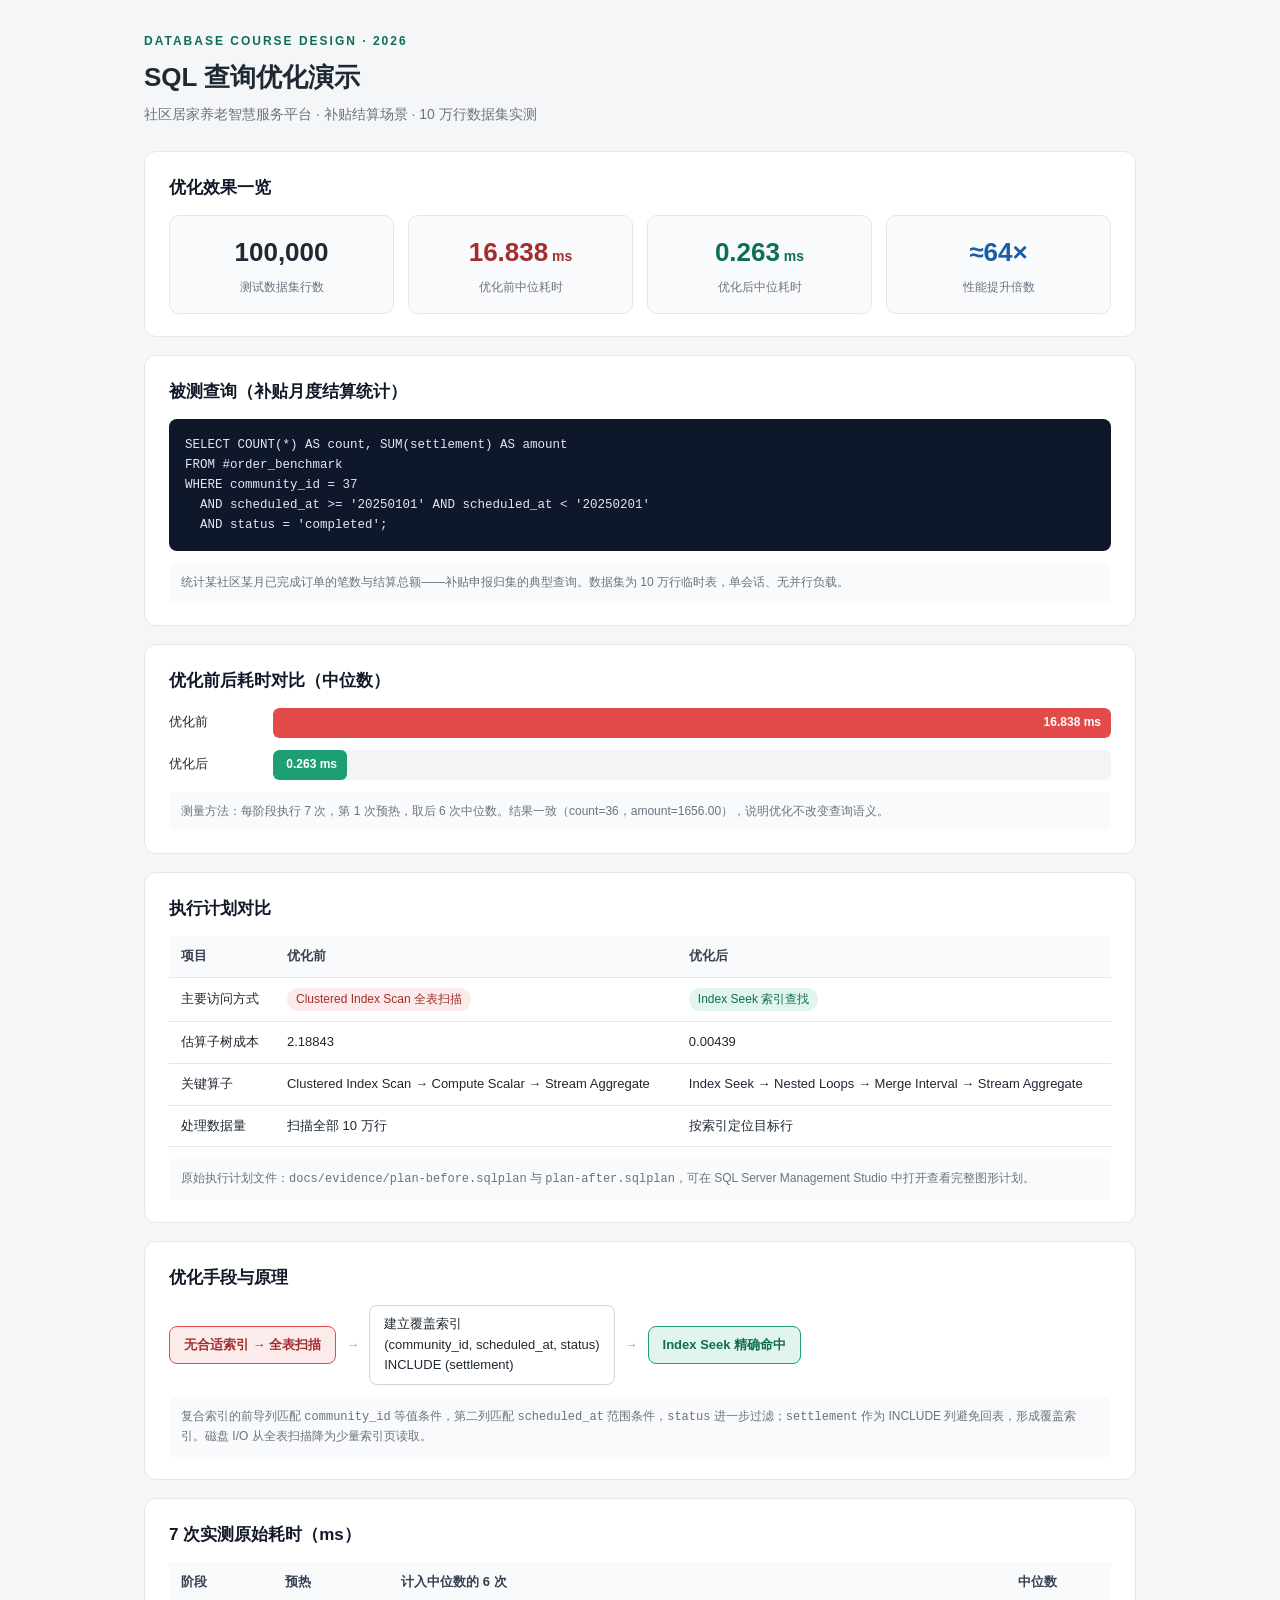
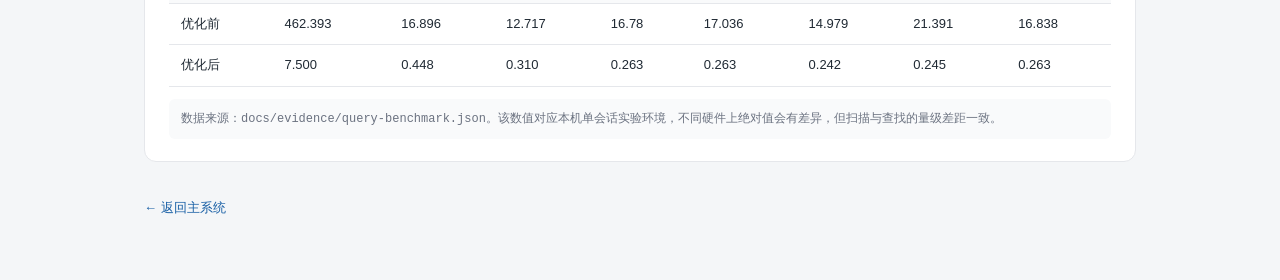
==== care/static/optimization.html @ 07caa6ec "feat: 合并数据库复核修复与界面改版（2026-11-17 最终版） - 并入 F01-F17：证书约束、索引、工时复核事务、完成订单审计、班次校验、补贴拨付与退回重算、冻结清单、阈值社区校验、质" ====
<!DOCTYPE html>
<html lang="zh-CN">
<head>
<meta charset="UTF-8">
<meta name="viewport" content="width=device-width, initial-scale=1.0">
<title>SQL 优化演示 · 社区居家养老智慧服务平台</title>
<style>
  * { box-sizing: border-box; margin: 0; padding: 0; }
  body { font-family: "Microsoft YaHei", "PingFang SC", sans-serif; background: #f4f6f8; color: #1f2933; line-height: 1.6; }
  .wrap { max-width: 1040px; margin: 0 auto; padding: 32px 24px 60px; }
  .eyebrow { font-size: 12px; letter-spacing: 2px; color: #0f6e56; font-weight: 600; }
  h1 { font-size: 26px; margin: 6px 0 4px; }
  .sub { color: #6b7280; font-size: 14px; margin-bottom: 26px; }
  .back { display: inline-block; margin-top: 18px; color: #185fa5; text-decoration: none; font-size: 13px; }
  .back:hover { text-decoration: underline; }
  .card { background: #fff; border: 1px solid #e5e7eb; border-radius: 12px; padding: 22px 24px; margin-bottom: 18px; }
  .card h2 { font-size: 17px; margin-bottom: 14px; color: #111827; }
  .kpis { display: grid; grid-template-columns: repeat(4, 1fr); gap: 14px; }
  .kpi { background: #f9fafb; border: 1px solid #e5e7eb; border-radius: 10px; padding: 16px; text-align: center; }
  .kpi .n { font-size: 26px; font-weight: 700; }
  .kpi .l { font-size: 12px; color: #6b7280; margin-top: 4px; }
  .kpi.red .n { color: #a32d2d; }
  .kpi.green .n { color: #0f6e56; }
  .kpi.blue .n { color: #185fa5; }
  code, pre { font-family: Consolas, "Courier New", monospace; }
  pre { background: #0f172a; color: #e2e8f0; padding: 16px; border-radius: 8px; font-size: 12.5px; overflow-x: auto; }
  .bars { margin-top: 6px; }
  .bar-row { display: flex; align-items: center; margin-bottom: 12px; gap: 12px; }
  .bar-label { width: 92px; font-size: 13px; flex-shrink: 0; }
  .bar-track { flex: 1; background: #f3f4f6; border-radius: 6px; height: 30px; position: relative; overflow: hidden; }
  .bar-fill { height: 100%; border-radius: 6px; display: flex; align-items: center; justify-content: flex-end; padding-right: 10px; color: #fff; font-size: 12px; font-weight: 600; transition: width .8s ease; }
  .bar-before { background: #e24b4a; }
  .bar-after { background: #1d9e75; }
  table { width: 100%; border-collapse: collapse; font-size: 13px; }
  th, td { text-align: left; padding: 10px 12px; border-bottom: 1px solid #e5e7eb; }
  th { background: #f9fafb; color: #374151; font-weight: 600; }
  .tag { display: inline-block; padding: 2px 9px; border-radius: 20px; font-size: 12px; }
  .tag-bad { background: #fcebeb; color: #a32d2d; }
  .tag-good { background: #e1f5ee; color: #0f6e56; }
  .flow { display: flex; align-items: center; gap: 10px; flex-wrap: wrap; font-size: 13px; }
  .node { padding: 8px 14px; border-radius: 8px; border: 1px solid #d1d5db; background: #fff; }
  .node.hl-bad { border-color: #e24b4a; background: #fcebeb; color: #a32d2d; font-weight: 600; }
  .node.hl-good { border-color: #1d9e75; background: #e1f5ee; color: #0f6e56; font-weight: 600; }
  .arrow { color: #9ca3af; }
  .note { font-size: 12px; color: #6b7280; margin-top: 12px; background: #f9fafb; padding: 10px 12px; border-radius: 6px; }
  @media (max-width: 720px){ .kpis{ grid-template-columns: repeat(2,1fr); } }
</style>
</head>
<body>
<div class="wrap">
  <div class="eyebrow">DATABASE COURSE DESIGN · 2026</div>
  <h1>SQL 查询优化演示</h1>
  <p class="sub">社区居家养老智慧服务平台 · 补贴结算场景 · 10 万行数据集实测</p>

  <div class="card">
    <h2>优化效果一览</h2>
    <div class="kpis">
      <div class="kpi"><div class="n">100,000</div><div class="l">测试数据集行数</div></div>
      <div class="kpi red"><div class="n">16.838<span style="font-size:14px"> ms</span></div><div class="l">优化前中位耗时</div></div>
      <div class="kpi green"><div class="n">0.263<span style="font-size:14px"> ms</span></div><div class="l">优化后中位耗时</div></div>
      <div class="kpi blue"><div class="n">≈64×</div><div class="l">性能提升倍数</div></div>
    </div>
  </div>

  <div class="card">
    <h2>被测查询（补贴月度结算统计）</h2>
    <pre>SELECT COUNT(*) AS count, SUM(settlement) AS amount
FROM #order_benchmark
WHERE community_id = 37
  AND scheduled_at &gt;= '20250101' AND scheduled_at &lt; '20250201'
  AND status = 'completed';</pre>
    <div class="note">统计某社区某月已完成订单的笔数与结算总额——补贴申报归集的典型查询。数据集为 10 万行临时表，单会话、无并行负载。</div>
  </div>

  <div class="card">
    <h2>优化前后耗时对比（中位数）</h2>
    <div class="bars">
      <div class="bar-row"><div class="bar-label">优化前</div><div class="bar-track"><div class="bar-fill bar-before" style="width:100%">16.838 ms</div></div></div>
      <div class="bar-row"><div class="bar-label">优化后</div><div class="bar-track"><div class="bar-fill bar-after" style="width:1.6%;min-width:74px">0.263 ms</div></div></div>
    </div>
    <div class="note">测量方法：每阶段执行 7 次，第 1 次预热，取后 6 次中位数。结果一致（count=36，amount=1656.00），说明优化不改变查询语义。</div>
  </div>

  <div class="card">
    <h2>执行计划对比</h2>
    <table>
      <tr><th>项目</th><th>优化前</th><th>优化后</th></tr>
      <tr><td>主要访问方式</td><td><span class="tag tag-bad">Clustered Index Scan 全表扫描</span></td><td><span class="tag tag-good">Index Seek 索引查找</span></td></tr>
      <tr><td>估算子树成本</td><td>2.18843</td><td>0.00439</td></tr>
      <tr><td>关键算子</td><td>Clustered Index Scan → Compute Scalar → Stream Aggregate</td><td>Index Seek → Nested Loops → Merge Interval → Stream Aggregate</td></tr>
      <tr><td>处理数据量</td><td>扫描全部 10 万行</td><td>按索引定位目标行</td></tr>
    </table>
    <div class="note">原始执行计划文件：<code>docs/evidence/plan-before.sqlplan</code> 与 <code>plan-after.sqlplan</code>，可在 SQL Server Management Studio 中打开查看完整图形计划。</div>
  </div>

  <div class="card">
    <h2>优化手段与原理</h2>
    <div class="flow">
      <span class="node hl-bad">无合适索引 → 全表扫描</span>
      <span class="arrow">→</span>
      <span class="node">建立覆盖索引<br>(community_id, scheduled_at, status)<br>INCLUDE (settlement)</span>
      <span class="arrow">→</span>
      <span class="node hl-good">Index Seek 精确命中</span>
    </div>
    <div class="note">复合索引的前导列匹配 <code>community_id</code> 等值条件，第二列匹配 <code>scheduled_at</code> 范围条件，<code>status</code> 进一步过滤；<code>settlement</code> 作为 INCLUDE 列避免回表，形成覆盖索引。磁盘 I/O 从全表扫描降为少量索引页读取。</div>
  </div>

  <div class="card">
    <h2>7 次实测原始耗时（ms）</h2>
    <table>
      <tr><th>阶段</th><th>预热</th><th colspan="6">计入中位数的 6 次</th><th>中位数</th></tr>
      <tr><td>优化前</td><td>462.393</td><td>16.896</td><td>12.717</td><td>16.78</td><td>17.036</td><td>14.979</td><td>21.391</td><td>16.838</td></tr>
      <tr><td>优化后</td><td>7.500</td><td>0.448</td><td>0.310</td><td>0.263</td><td>0.263</td><td>0.242</td><td>0.245</td><td>0.263</td></tr>
    </table>
    <div class="note">数据来源：<code>docs/evidence/query-benchmark.json</code>。该数值对应本机单会话实验环境，不同硬件上绝对值会有差异，但扫描与查找的量级差距一致。</div>
  </div>

  <a class="back" href="/">← 返回主系统</a>
</div>
</body>
</html>
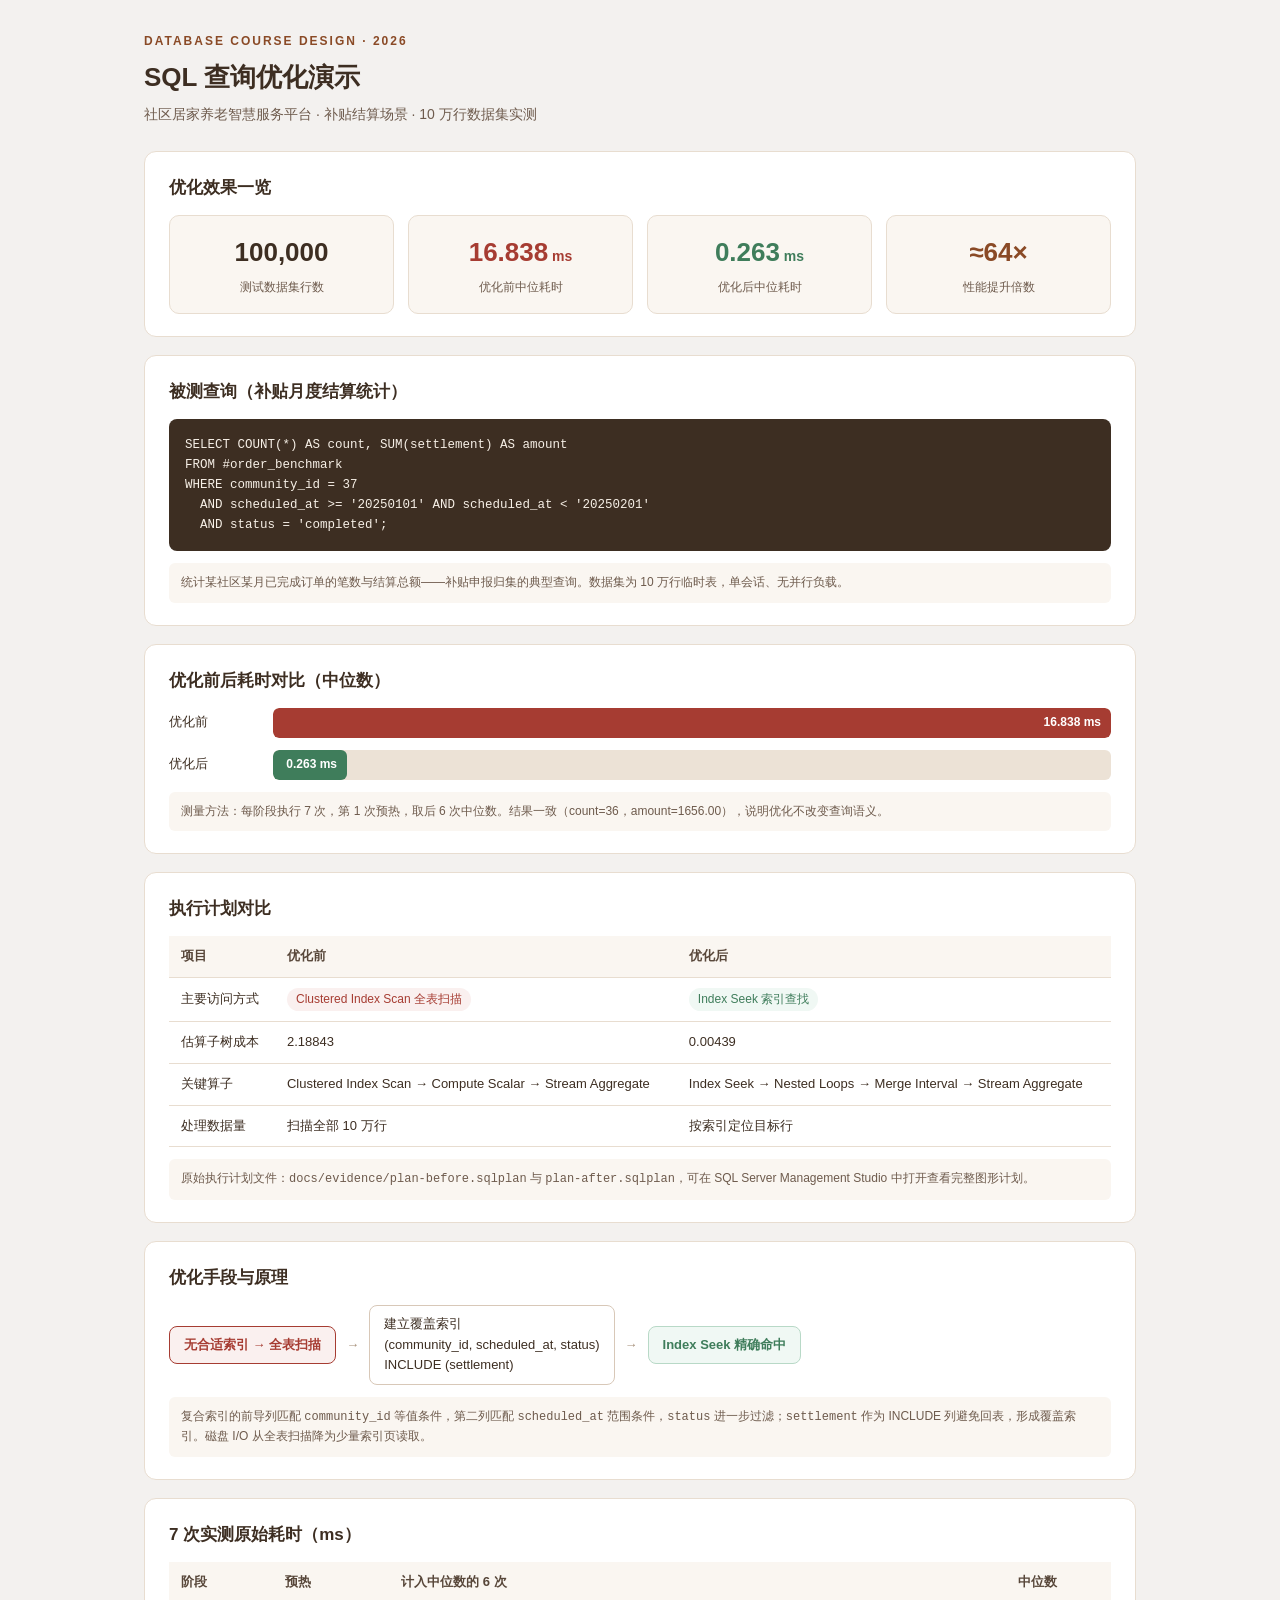
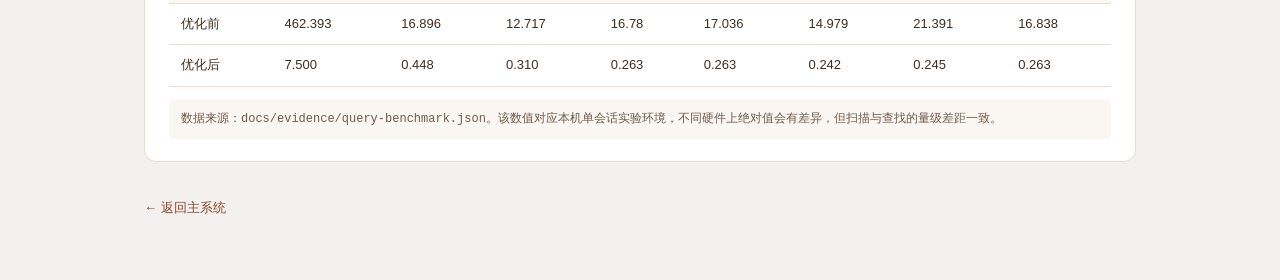
==== commit 36b3a23b: "feat(ui): 同步暖茶配色最终界面与回归截图 - 采用本地最终 GUI：浅暖米杏渐变顶栏、暖茶陶土棕主色、工作台 Hero 线稿  - 更新 style.css、app.js、optimizat" ====
--- a/care/static/optimization.html
+++ b/care/static/optimization.html
@@ -6,43 +6,43 @@
 <title>SQL 优化演示 · 社区居家养老智慧服务平台</title>
 <style>
   * { box-sizing: border-box; margin: 0; padding: 0; }
-  body { font-family: "Microsoft YaHei", "PingFang SC", sans-serif; background: #f4f6f8; color: #1f2933; line-height: 1.6; }
+  body { font-family: "Microsoft YaHei", "PingFang SC", sans-serif; background: #f3f1ef; color: #3d2e22; line-height: 1.6; }
   .wrap { max-width: 1040px; margin: 0 auto; padding: 32px 24px 60px; }
-  .eyebrow { font-size: 12px; letter-spacing: 2px; color: #0f6e56; font-weight: 600; }
+  .eyebrow { font-size: 12px; letter-spacing: 2px; color: #8a4a26; font-weight: 600; }
   h1 { font-size: 26px; margin: 6px 0 4px; }
-  .sub { color: #6b7280; font-size: 14px; margin-bottom: 26px; }
-  .back { display: inline-block; margin-top: 18px; color: #185fa5; text-decoration: none; font-size: 13px; }
+  .sub { color: #6e5b4d; font-size: 14px; margin-bottom: 26px; }
+  .back { display: inline-block; margin-top: 18px; color: #8a4a26; text-decoration: none; font-size: 13px; }
   .back:hover { text-decoration: underline; }
-  .card { background: #fff; border: 1px solid #e5e7eb; border-radius: 12px; padding: 22px 24px; margin-bottom: 18px; }
-  .card h2 { font-size: 17px; margin-bottom: 14px; color: #111827; }
+  .card { background: #fff; border: 1px solid #e8ddd0; border-radius: 12px; padding: 22px 24px; margin-bottom: 18px; }
+  .card h2 { font-size: 17px; margin-bottom: 14px; color: #3d2e22; }
   .kpis { display: grid; grid-template-columns: repeat(4, 1fr); gap: 14px; }
-  .kpi { background: #f9fafb; border: 1px solid #e5e7eb; border-radius: 10px; padding: 16px; text-align: center; }
+  .kpi { background: #faf6f1; border: 1px solid #e8ddd0; border-radius: 10px; padding: 16px; text-align: center; }
   .kpi .n { font-size: 26px; font-weight: 700; }
-  .kpi .l { font-size: 12px; color: #6b7280; margin-top: 4px; }
-  .kpi.red .n { color: #a32d2d; }
-  .kpi.green .n { color: #0f6e56; }
-  .kpi.blue .n { color: #185fa5; }
+  .kpi .l { font-size: 12px; color: #6e5b4d; margin-top: 4px; }
+  .kpi.red .n { color: #a63c32; }
+  .kpi.green .n { color: #3f7d5b; }
+  .kpi.blue .n { color: #8a4a26; }
   code, pre { font-family: Consolas, "Courier New", monospace; }
-  pre { background: #0f172a; color: #e2e8f0; padding: 16px; border-radius: 8px; font-size: 12.5px; overflow-x: auto; }
+  pre { background: #3d2e22; color: #f7f0e7; padding: 16px; border-radius: 8px; font-size: 12.5px; overflow-x: auto; }
   .bars { margin-top: 6px; }
   .bar-row { display: flex; align-items: center; margin-bottom: 12px; gap: 12px; }
   .bar-label { width: 92px; font-size: 13px; flex-shrink: 0; }
-  .bar-track { flex: 1; background: #f3f4f6; border-radius: 6px; height: 30px; position: relative; overflow: hidden; }
+  .bar-track { flex: 1; background: #ece2d6; border-radius: 6px; height: 30px; position: relative; overflow: hidden; }
   .bar-fill { height: 100%; border-radius: 6px; display: flex; align-items: center; justify-content: flex-end; padding-right: 10px; color: #fff; font-size: 12px; font-weight: 600; transition: width .8s ease; }
-  .bar-before { background: #e24b4a; }
-  .bar-after { background: #1d9e75; }
+  .bar-before { background: #a63c32; }
+  .bar-after { background: #3f7d5b; }
   table { width: 100%; border-collapse: collapse; font-size: 13px; }
-  th, td { text-align: left; padding: 10px 12px; border-bottom: 1px solid #e5e7eb; }
-  th { background: #f9fafb; color: #374151; font-weight: 600; }
+  th, td { text-align: left; padding: 10px 12px; border-bottom: 1px solid #e8ddd0; }
+  th { background: #faf6f1; color: #58473a; font-weight: 600; }
   .tag { display: inline-block; padding: 2px 9px; border-radius: 20px; font-size: 12px; }
-  .tag-bad { background: #fcebeb; color: #a32d2d; }
-  .tag-good { background: #e1f5ee; color: #0f6e56; }
+  .tag-bad { background: #faf0ef; color: #a63c32; }
+  .tag-good { background: #f0f8f4; color: #3f7d5b; }
   .flow { display: flex; align-items: center; gap: 10px; flex-wrap: wrap; font-size: 13px; }
-  .node { padding: 8px 14px; border-radius: 8px; border: 1px solid #d1d5db; background: #fff; }
-  .node.hl-bad { border-color: #e24b4a; background: #fcebeb; color: #a32d2d; font-weight: 600; }
-  .node.hl-good { border-color: #1d9e75; background: #e1f5ee; color: #0f6e56; font-weight: 600; }
-  .arrow { color: #9ca3af; }
-  .note { font-size: 12px; color: #6b7280; margin-top: 12px; background: #f9fafb; padding: 10px 12px; border-radius: 6px; }
+  .node { padding: 8px 14px; border-radius: 8px; border: 1px solid #d8c8b8; background: #fff; }
+  .node.hl-bad { border-color: #a63c32; background: #faf0ef; color: #a63c32; font-weight: 600; }
+  .node.hl-good { border-color: #b8d9c7; background: #f0f8f4; color: #3f7d5b; font-weight: 600; }
+  .arrow { color: #a8927c; }
+  .note { font-size: 12px; color: #6e5b4d; margin-top: 12px; background: #faf6f1; padding: 10px 12px; border-radius: 6px; }
   @media (max-width: 720px){ .kpis{ grid-template-columns: repeat(2,1fr); } }
 </style>
 </head>
